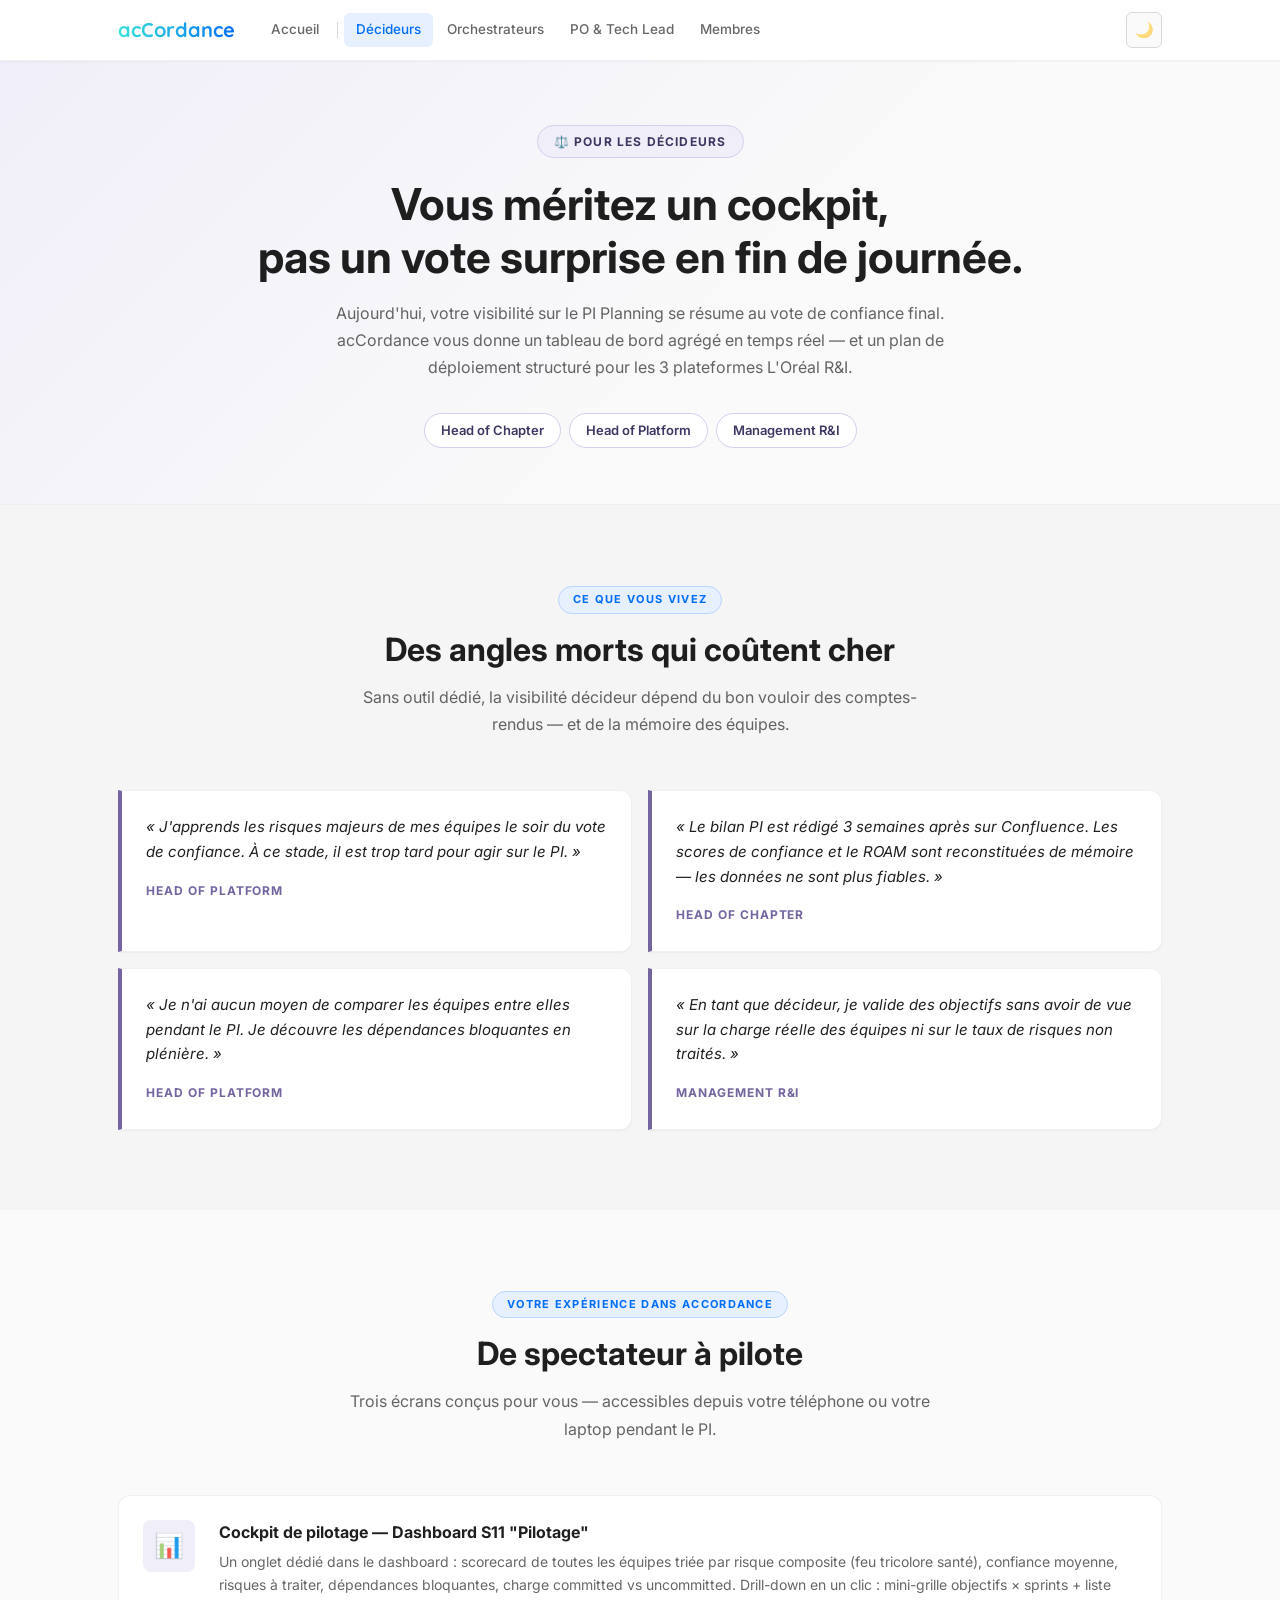
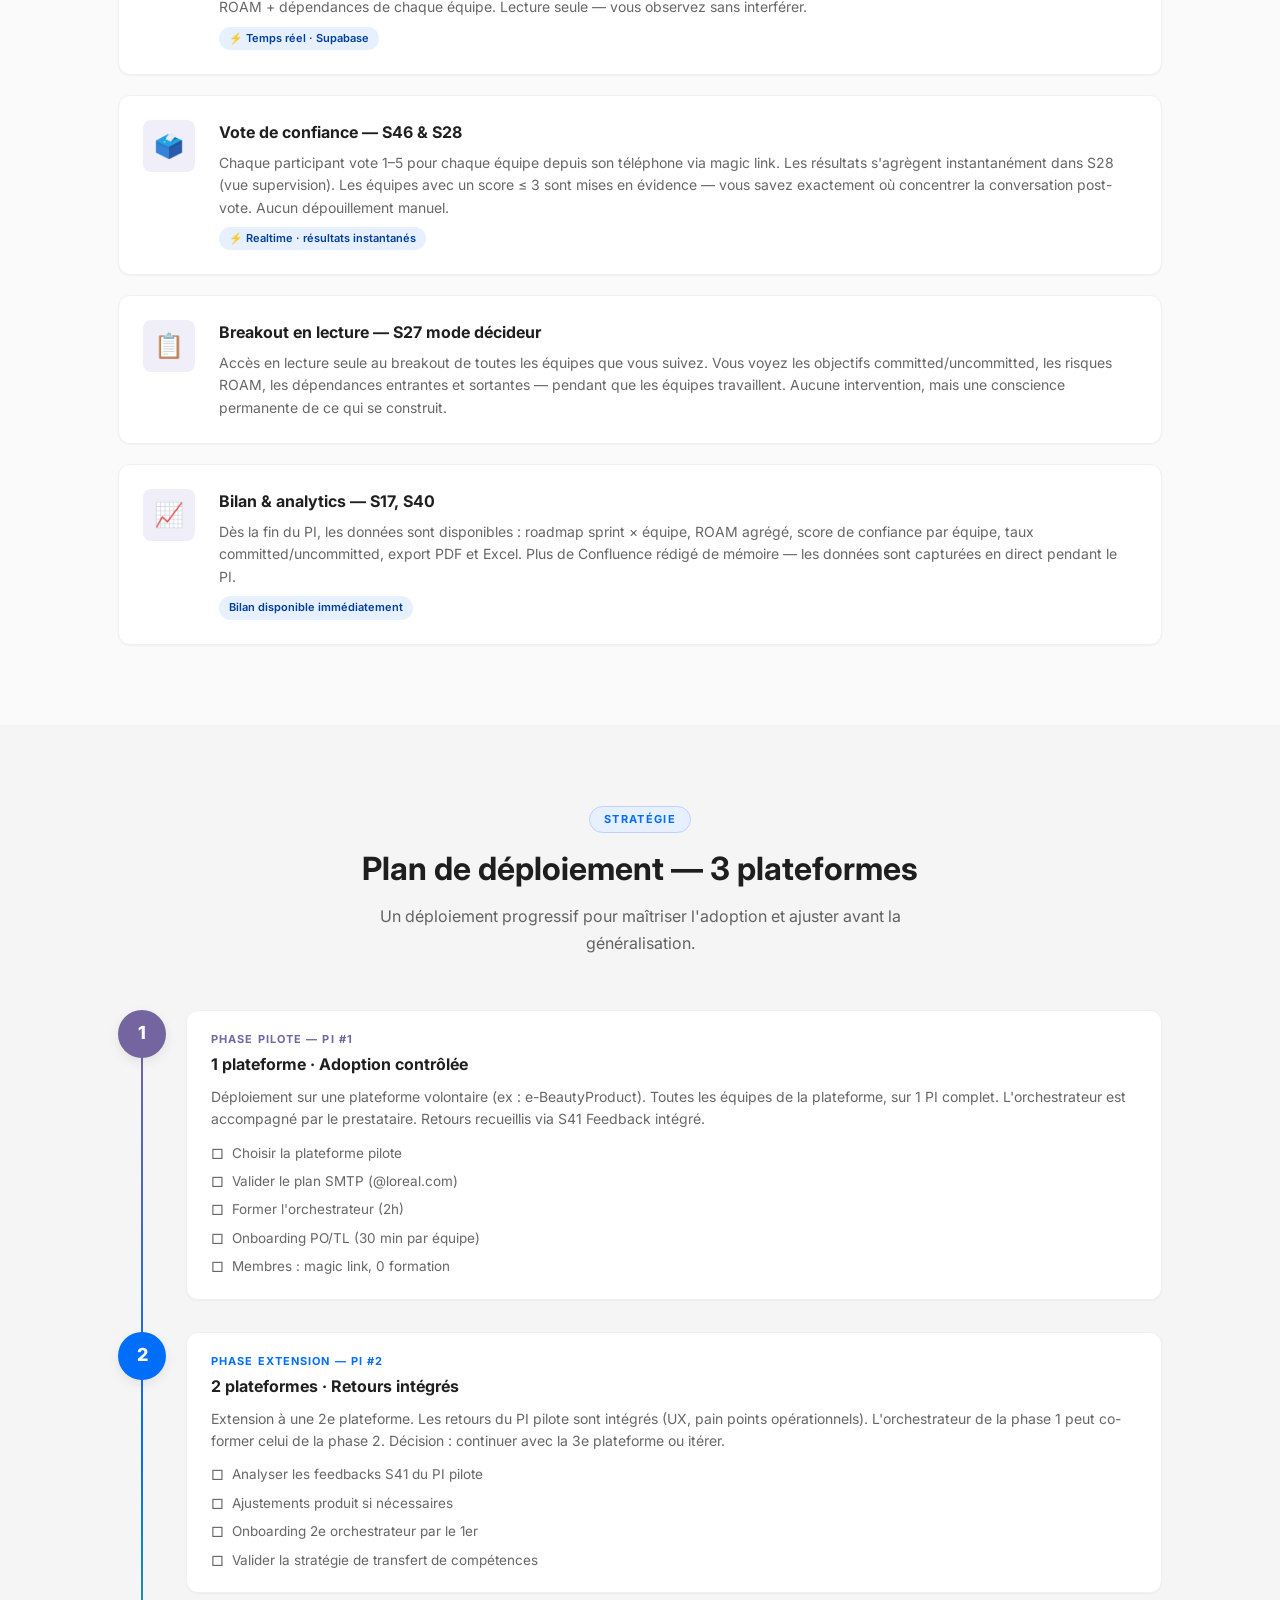
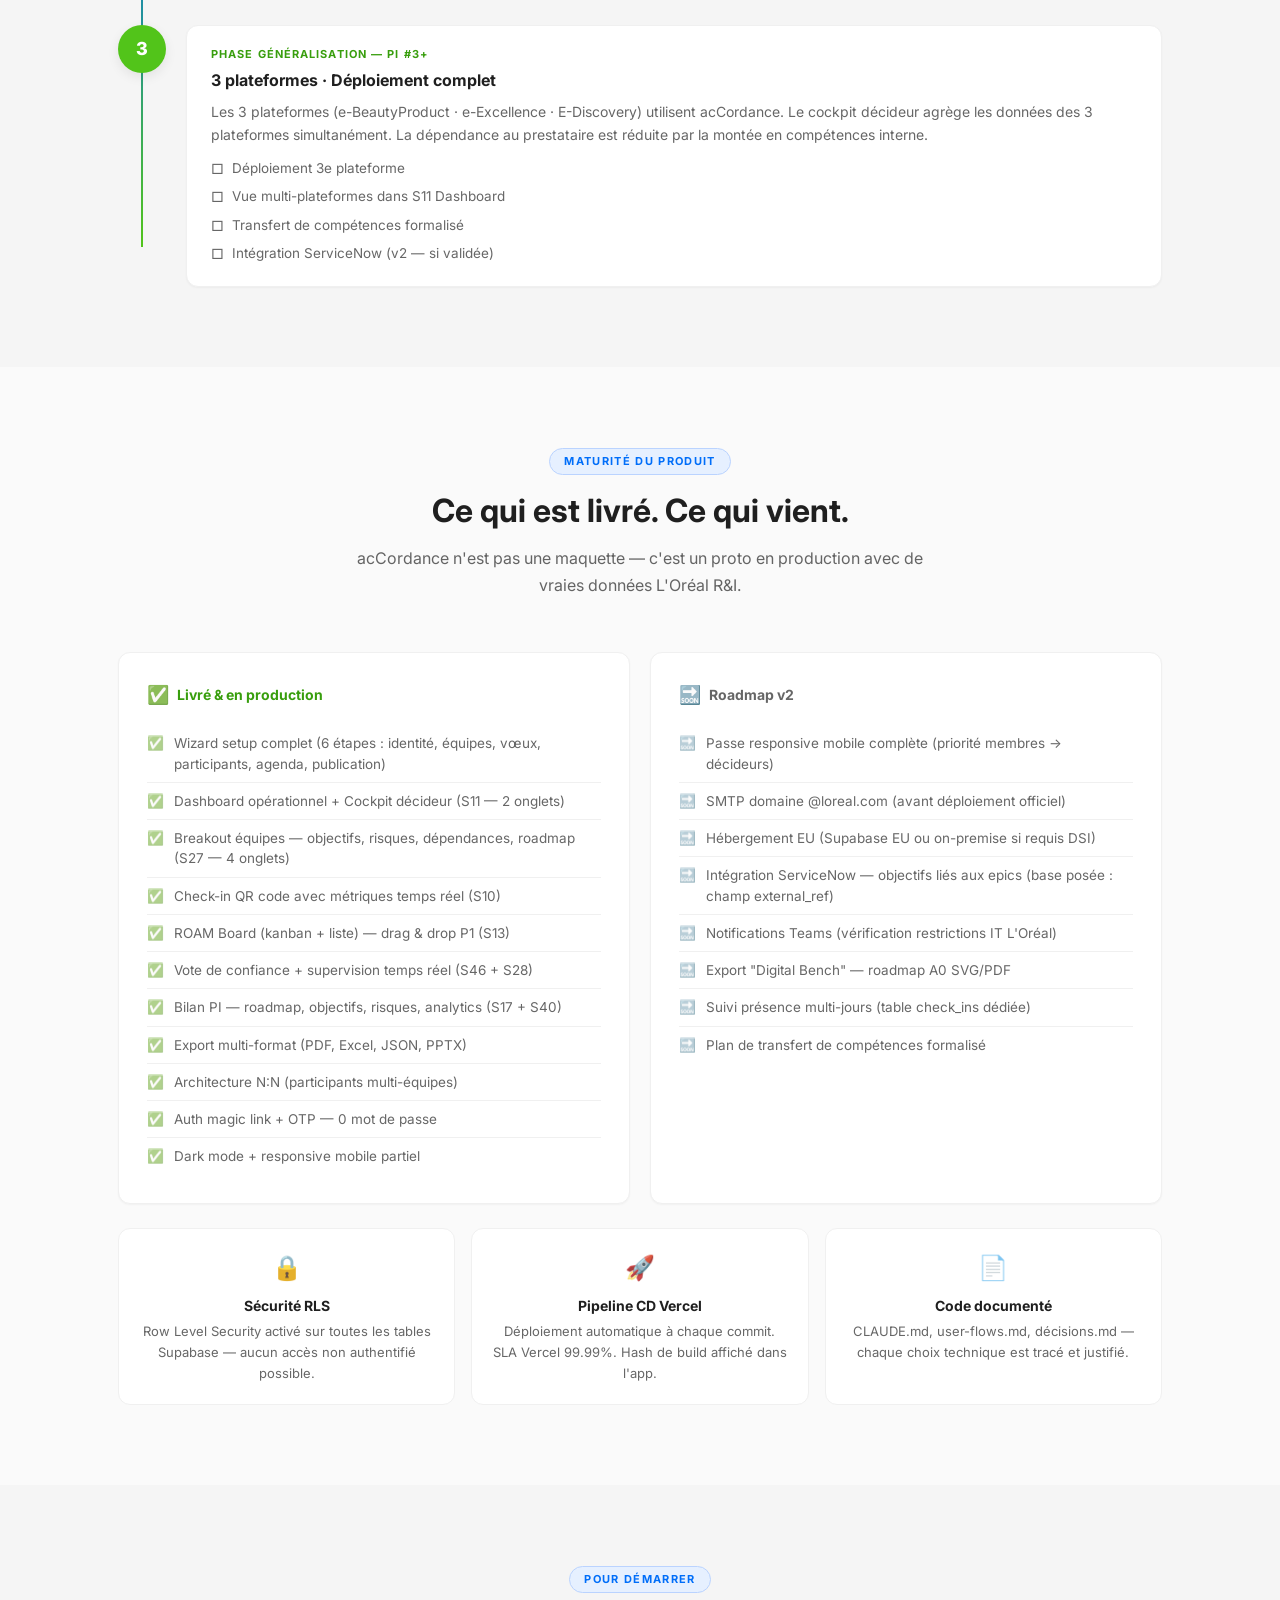
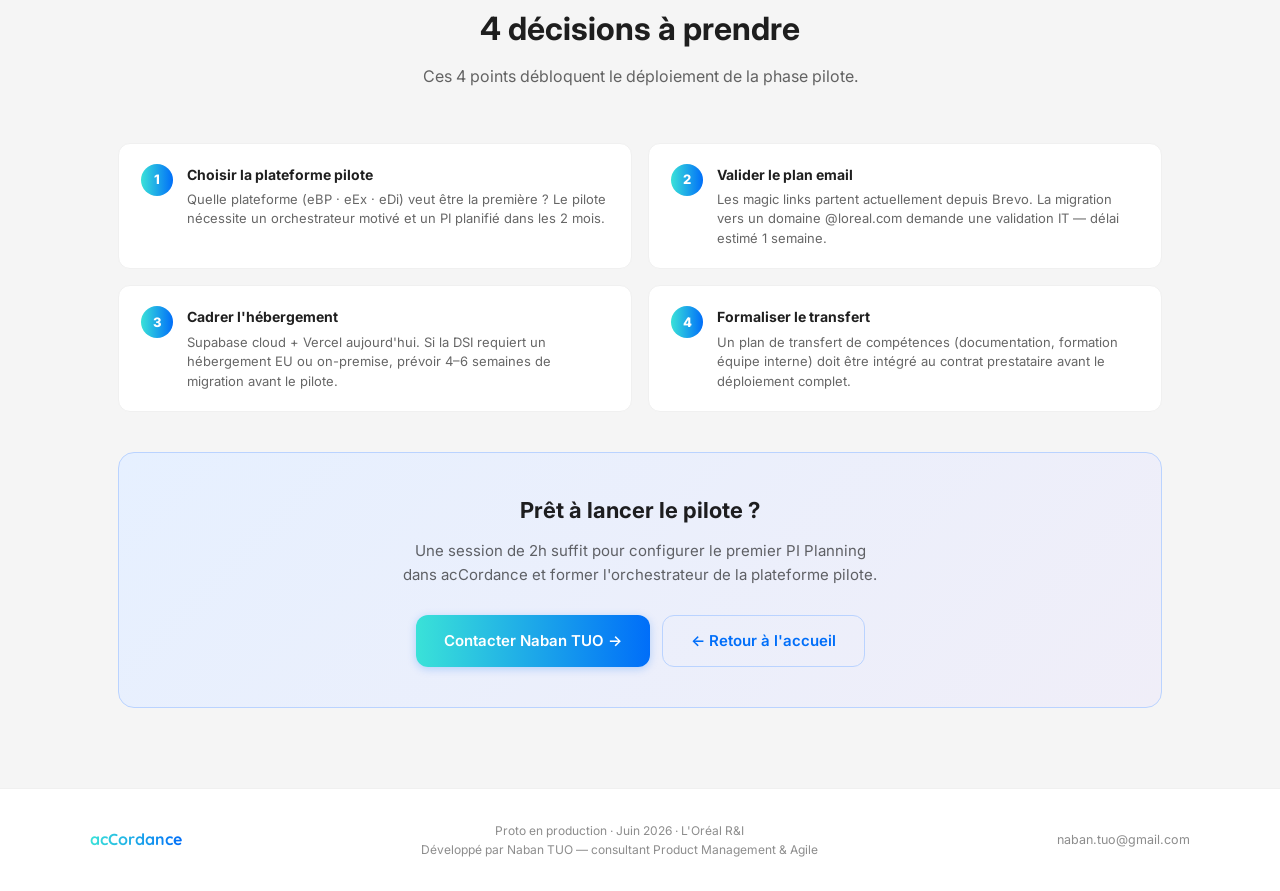
==== decideurs.html @ 64571c5e "feat(pitch) — page Décideurs Pain points décideurs, cockpit S11, plan déploiement 3 phases, roadmap " ====
<!DOCTYPE html>
<html lang="fr" data-theme="light">
<head>
  <meta charset="UTF-8" />
  <meta name="viewport" content="width=device-width, initial-scale=1.0" />
  <title>Décideurs — acCordance · PI Planning L'Oréal R&I</title>
  <link rel="stylesheet" href="tokens.css" />
  <link rel="stylesheet" href="style.css" />
  <style>
    /* ── Styles spécifiques Décideurs ────────────────────────── */

    /* Hero persona */
    .persona-hero {
      padding: 64px 28px 56px;
      background: linear-gradient(135deg, var(--purple-1) 0%, var(--bg-base) 60%);
      border-bottom: 1px solid var(--border-subtle);
    }
    .persona-hero-inner {
      max-width: 800px;
      margin: 0 auto;
      text-align: center;
    }
    .persona-hero-tag {
      display: inline-flex;
      align-items: center;
      gap: 8px;
      font-size: 12px;
      font-weight: 700;
      letter-spacing: 0.1em;
      text-transform: uppercase;
      color: var(--tertiary-text);
      background: var(--tertiary-bg);
      border: 1px solid var(--purple-2);
      border-radius: var(--radius-pill);
      padding: 6px 16px;
      margin-bottom: 20px;
    }
    .persona-hero-title {
      font-size: clamp(28px, 5vw, 44px);
      font-weight: 700;
      line-height: 1.2;
      margin-bottom: 16px;
      color: var(--text-primary);
    }
    .persona-hero-desc {
      font-size: 16px;
      color: var(--text-secondary);
      line-height: 1.7;
      max-width: 620px;
      margin: 0 auto 32px;
    }
    .persona-hero-roles {
      display: flex;
      gap: 8px;
      justify-content: center;
      flex-wrap: wrap;
    }
    .role-chip {
      font-size: 13px;
      font-weight: 600;
      padding: 6px 16px;
      border-radius: var(--radius-pill);
      background: var(--bg-elevated);
      border: 1.5px solid var(--purple-2);
      color: var(--tertiary-text);
    }

    /* Pain points — citation style fort */
    .pain-strong {
      display: grid;
      grid-template-columns: repeat(2, 1fr);
      gap: 16px;
    }
    .pain-strong-card {
      background: var(--bg-elevated);
      border: 1px solid var(--border-subtle);
      border-left: 4px solid var(--brand-purple);
      border-radius: 0 var(--radius-lg) var(--radius-lg) 0;
      padding: 24px;
      box-shadow: var(--shadow-sm);
    }
    .pain-strong-card q {
      display: block;
      font-size: 15px;
      font-style: italic;
      color: var(--text-primary);
      line-height: 1.65;
      margin-bottom: 12px;
      quotes: "«\00a0" "\00a0»";
    }
    .pain-strong-card cite {
      font-size: 12px;
      font-weight: 700;
      font-style: normal;
      color: var(--tertiary);
      text-transform: uppercase;
      letter-spacing: 0.08em;
    }

    /* Gains — feature cards avec accent */
    .feature-list {
      display: flex;
      flex-direction: column;
      gap: 20px;
    }
    .feature-card {
      display: grid;
      grid-template-columns: 56px 1fr;
      gap: 20px;
      align-items: start;
      background: var(--bg-elevated);
      border: 1px solid var(--border-subtle);
      border-radius: var(--radius-lg);
      padding: 24px;
      box-shadow: var(--shadow-sm);
      transition: box-shadow 0.2s;
    }
    .feature-card:hover { box-shadow: var(--shadow-md); }
    .feature-icon-wrap {
      width: 52px;
      height: 52px;
      border-radius: var(--radius-md);
      background: var(--tertiary-bg);
      display: flex;
      align-items: center;
      justify-content: center;
      font-size: 24px;
      flex-shrink: 0;
    }
    .feature-content h3 {
      font-size: 16px;
      font-weight: 700;
      margin-bottom: 6px;
      color: var(--text-primary);
    }
    .feature-content p {
      font-size: 14px;
      color: var(--text-secondary);
      line-height: 1.6;
    }
    .feature-tag {
      display: inline-block;
      font-size: 11px;
      font-weight: 600;
      padding: 3px 10px;
      border-radius: var(--radius-pill);
      background: var(--primary-bg);
      color: var(--primary-text);
      margin-top: 8px;
    }

    /* Déploiement — stepper */
    .deploy-steps {
      display: flex;
      flex-direction: column;
      gap: 0;
      position: relative;
    }
    .deploy-steps::before {
      content: '';
      position: absolute;
      left: 23px;
      top: 40px;
      bottom: 40px;
      width: 2px;
      background: linear-gradient(180deg, var(--brand-purple), var(--brand-blue), var(--success));
    }
    .deploy-step {
      display: grid;
      grid-template-columns: 48px 1fr;
      gap: 20px;
      align-items: start;
      padding: 0 0 32px 0;
      position: relative;
    }
    .deploy-step:last-child { padding-bottom: 0; }
    .step-num {
      width: 48px;
      height: 48px;
      border-radius: 50%;
      display: flex;
      align-items: center;
      justify-content: center;
      font-size: 18px;
      font-weight: 800;
      color: #fff;
      flex-shrink: 0;
      position: relative;
      z-index: 1;
      box-shadow: var(--shadow-md);
    }
    .step-1 .step-num { background: var(--brand-purple); }
    .step-2 .step-num { background: var(--brand-blue); }
    .step-3 .step-num { background: var(--success); }

    .step-body {
      background: var(--bg-elevated);
      border: 1px solid var(--border-subtle);
      border-radius: var(--radius-lg);
      padding: 20px 24px;
      box-shadow: var(--shadow-sm);
    }
    .step-label {
      font-size: 11px;
      font-weight: 700;
      letter-spacing: 0.1em;
      text-transform: uppercase;
      margin-bottom: 4px;
    }
    .step-1 .step-label { color: var(--tertiary); }
    .step-2 .step-label { color: var(--primary); }
    .step-3 .step-label { color: var(--success-text); }

    .step-body h3 {
      font-size: 16px;
      font-weight: 700;
      margin-bottom: 8px;
      color: var(--text-primary);
    }
    .step-body p {
      font-size: 14px;
      color: var(--text-secondary);
      line-height: 1.6;
      margin-bottom: 12px;
    }
    .step-checklist {
      display: flex;
      flex-direction: column;
      gap: 6px;
    }
    .step-check {
      display: flex;
      align-items: flex-start;
      gap: 8px;
      font-size: 13.5px;
      color: var(--text-secondary);
    }
    .step-check-icon { flex-shrink: 0; font-size: 14px; }

    /* Roadmap — 2 colonnes livré vs à venir */
    .roadmap-split {
      display: grid;
      grid-template-columns: 1fr 1fr;
      gap: 20px;
    }
    .roadmap-col {
      background: var(--bg-elevated);
      border: 1px solid var(--border-subtle);
      border-radius: var(--radius-lg);
      padding: 28px;
      box-shadow: var(--shadow-sm);
    }
    .roadmap-col-title {
      font-size: 14px;
      font-weight: 700;
      margin-bottom: 16px;
      display: flex;
      align-items: center;
      gap: 8px;
    }
    .roadmap-item {
      display: flex;
      align-items: flex-start;
      gap: 10px;
      font-size: 13.5px;
      color: var(--text-secondary);
      padding: 8px 0;
      border-bottom: 1px solid var(--border-subtle);
      line-height: 1.5;
    }
    .roadmap-item:last-child { border-bottom: none; }

    /* Prochaines étapes */
    .next-steps-grid {
      display: grid;
      grid-template-columns: repeat(2, 1fr);
      gap: 16px;
      margin-bottom: 40px;
    }
    .next-step-card {
      background: var(--bg-elevated);
      border: 1.5px solid var(--border-subtle);
      border-radius: var(--radius-lg);
      padding: 20px 22px;
      display: flex;
      align-items: flex-start;
      gap: 14px;
    }
    .next-step-num {
      width: 32px;
      height: 32px;
      border-radius: 50%;
      background: var(--grad-h);
      color: #fff;
      font-size: 13px;
      font-weight: 800;
      display: flex;
      align-items: center;
      justify-content: center;
      flex-shrink: 0;
    }
    .next-step-card h4 {
      font-size: 14px;
      font-weight: 700;
      margin-bottom: 4px;
      color: var(--text-primary);
    }
    .next-step-card p {
      font-size: 13px;
      color: var(--text-secondary);
      line-height: 1.5;
    }

    /* CTA bloc */
    .cta-block {
      background: linear-gradient(135deg, var(--primary-bg), var(--tertiary-bg));
      border: 1px solid var(--primary-border);
      border-radius: var(--radius-xl);
      padding: 40px;
      text-align: center;
    }
    .cta-block h3 {
      font-size: 22px;
      font-weight: 700;
      margin-bottom: 10px;
    }
    .cta-block p {
      font-size: 15px;
      color: var(--text-secondary);
      margin-bottom: 28px;
      max-width: 480px;
      margin-left: auto;
      margin-right: auto;
    }
    .cta-actions { display: flex; gap: 12px; justify-content: center; flex-wrap: wrap; }

    @media (max-width: 768px) {
      .pain-strong   { grid-template-columns: 1fr; }
      .roadmap-split { grid-template-columns: 1fr; }
      .next-steps-grid { grid-template-columns: 1fr; }
      .feature-card  { grid-template-columns: 1fr; }
      .deploy-steps::before { display: none; }
    }
  </style>
</head>
<body>

<!-- ══ NAV ══════════════════════════════════════════════════ -->
<nav class="site-nav">
  <div class="nav-inner">
    <a href="index.html" class="nav-brand">acCordance</a>
    <div class="nav-links">
      <a href="index.html">Accueil</a>
      <div class="nav-divider"></div>
      <a href="decideurs.html" class="active">Décideurs</a>
      <a href="orchestrateur.html">Orchestrateurs</a>
      <a href="po-tech-lead.html">PO &amp; Tech Lead</a>
      <a href="membre.html">Membres</a>
    </div>
    <div class="nav-actions">
      <button class="btn-theme" id="themeToggle" title="Basculer le thème" aria-label="Basculer thème clair/sombre">🌙</button>
    </div>
  </div>
</nav>

<!-- ══ HERO ══════════════════════════════════════════════════ -->
<section class="persona-hero">
  <div class="persona-hero-inner">
    <div class="persona-hero-tag">⚖️ Pour les décideurs</div>
    <h1 class="persona-hero-title">Vous méritez un cockpit,<br/>pas un vote surprise en fin de journée.</h1>
    <p class="persona-hero-desc">
      Aujourd'hui, votre visibilité sur le PI Planning se résume au vote de confiance final.
      acCordance vous donne un tableau de bord agrégé en temps réel — et un plan de déploiement
      structuré pour les 3 plateformes L'Oréal R&amp;I.
    </p>
    <div class="persona-hero-roles">
      <span class="role-chip">Head of Chapter</span>
      <span class="role-chip">Head of Platform</span>
      <span class="role-chip">Management R&amp;I</span>
    </div>
  </div>
</section>

<!-- ══ PAIN POINTS ════════════════════════════════════════════ -->
<section class="section section--alt">
  <div class="container">
    <div class="section-header">
      <span class="section-eyebrow">Ce que vous vivez</span>
      <h2 class="section-title">Des angles morts qui coûtent cher</h2>
      <p class="section-desc">Sans outil dédié, la visibilité décideur dépend du bon vouloir des comptes-rendus — et de la mémoire des équipes.</p>
    </div>

    <div class="pain-strong">
      <div class="pain-strong-card">
        <q>J'apprends les risques majeurs de mes équipes le soir du vote de confiance. À ce stade, il est trop tard pour agir sur le PI.</q>
        <cite>Head of Platform</cite>
      </div>
      <div class="pain-strong-card">
        <q>Le bilan PI est rédigé 3 semaines après sur Confluence. Les scores de confiance et le ROAM sont reconstituées de mémoire — les données ne sont plus fiables.</q>
        <cite>Head of Chapter</cite>
      </div>
      <div class="pain-strong-card">
        <q>Je n'ai aucun moyen de comparer les équipes entre elles pendant le PI. Je découvre les dépendances bloquantes en plénière.</q>
        <cite>Head of Platform</cite>
      </div>
      <div class="pain-strong-card">
        <q>En tant que décideur, je valide des objectifs sans avoir de vue sur la charge réelle des équipes ni sur le taux de risques non traités.</q>
        <cite>Management R&amp;I</cite>
      </div>
    </div>
  </div>
</section>

<!-- ══ CE QUE ÇA CHANGE ═══════════════════════════════════════ -->
<section class="section">
  <div class="container">
    <div class="section-header">
      <span class="section-eyebrow">Votre expérience dans acCordance</span>
      <h2 class="section-title">De spectateur à pilote</h2>
      <p class="section-desc">Trois écrans conçus pour vous — accessibles depuis votre téléphone ou votre laptop pendant le PI.</p>
    </div>

    <div class="feature-list">
      <div class="feature-card">
        <div class="feature-icon-wrap">📊</div>
        <div class="feature-content">
          <h3>Cockpit de pilotage — Dashboard S11 "Pilotage"</h3>
          <p>Un onglet dédié dans le dashboard : scorecard de toutes les équipes triée par risque composite (feu tricolore santé), confiance moyenne, risques à traiter, dépendances bloquantes, charge committed vs uncommitted. Drill-down en un clic : mini-grille objectifs × sprints + liste ROAM + dépendances de chaque équipe. Lecture seule — vous observez sans interférer.</p>
          <span class="feature-tag">⚡ Temps réel · Supabase</span>
        </div>
      </div>

      <div class="feature-card">
        <div class="feature-icon-wrap">🗳️</div>
        <div class="feature-content">
          <h3>Vote de confiance — S46 &amp; S28</h3>
          <p>Chaque participant vote 1–5 pour chaque équipe depuis son téléphone via magic link. Les résultats s'agrègent instantanément dans S28 (vue supervision). Les équipes avec un score ≤ 3 sont mises en évidence — vous savez exactement où concentrer la conversation post-vote. Aucun dépouillement manuel.</p>
          <span class="feature-tag">⚡ Realtime · résultats instantanés</span>
        </div>
      </div>

      <div class="feature-card">
        <div class="feature-icon-wrap">📋</div>
        <div class="feature-content">
          <h3>Breakout en lecture — S27 mode décideur</h3>
          <p>Accès en lecture seule au breakout de toutes les équipes que vous suivez. Vous voyez les objectifs committed/uncommitted, les risques ROAM, les dépendances entrantes et sortantes — pendant que les équipes travaillent. Aucune intervention, mais une conscience permanente de ce qui se construit.</p>
        </div>
      </div>

      <div class="feature-card">
        <div class="feature-icon-wrap">📈</div>
        <div class="feature-content">
          <h3>Bilan &amp; analytics — S17, S40</h3>
          <p>Dès la fin du PI, les données sont disponibles : roadmap sprint × équipe, ROAM agrégé, score de confiance par équipe, taux committed/uncommitted, export PDF et Excel. Plus de Confluence rédigé de mémoire — les données sont capturées en direct pendant le PI.</p>
          <span class="feature-tag">Bilan disponible immédiatement</span>
        </div>
      </div>
    </div>
  </div>
</section>

<!-- ══ PLAN DE DÉPLOIEMENT ════════════════════════════════════ -->
<section class="section section--alt">
  <div class="container">
    <div class="section-header">
      <span class="section-eyebrow">Stratégie</span>
      <h2 class="section-title">Plan de déploiement — 3 plateformes</h2>
      <p class="section-desc">Un déploiement progressif pour maîtriser l'adoption et ajuster avant la généralisation.</p>
    </div>

    <div class="deploy-steps">
      <!-- Phase 1 -->
      <div class="deploy-step step-1">
        <div class="step-num">1</div>
        <div class="step-body">
          <div class="step-label">Phase Pilote — PI #1</div>
          <h3>1 plateforme · Adoption contrôlée</h3>
          <p>Déploiement sur une plateforme volontaire (ex : e-BeautyProduct). Toutes les équipes de la plateforme, sur 1 PI complet. L'orchestrateur est accompagné par le prestataire. Retours recueillis via S41 Feedback intégré.</p>
          <div class="step-checklist">
            <div class="step-check"><span class="step-check-icon">□</span><span>Choisir la plateforme pilote</span></div>
            <div class="step-check"><span class="step-check-icon">□</span><span>Valider le plan SMTP (@loreal.com)</span></div>
            <div class="step-check"><span class="step-check-icon">□</span><span>Former l'orchestrateur (2h)</span></div>
            <div class="step-check"><span class="step-check-icon">□</span><span>Onboarding PO/TL (30 min par équipe)</span></div>
            <div class="step-check"><span class="step-check-icon">□</span><span>Membres : magic link, 0 formation</span></div>
          </div>
        </div>
      </div>

      <!-- Phase 2 -->
      <div class="deploy-step step-2">
        <div class="step-num">2</div>
        <div class="step-body">
          <div class="step-label">Phase Extension — PI #2</div>
          <h3>2 plateformes · Retours intégrés</h3>
          <p>Extension à une 2e plateforme. Les retours du PI pilote sont intégrés (UX, pain points opérationnels). L'orchestrateur de la phase 1 peut co-former celui de la phase 2. Décision : continuer avec la 3e plateforme ou itérer.</p>
          <div class="step-checklist">
            <div class="step-check"><span class="step-check-icon">□</span><span>Analyser les feedbacks S41 du PI pilote</span></div>
            <div class="step-check"><span class="step-check-icon">□</span><span>Ajustements produit si nécessaires</span></div>
            <div class="step-check"><span class="step-check-icon">□</span><span>Onboarding 2e orchestrateur par le 1er</span></div>
            <div class="step-check"><span class="step-check-icon">□</span><span>Valider la stratégie de transfert de compétences</span></div>
          </div>
        </div>
      </div>

      <!-- Phase 3 -->
      <div class="deploy-step step-3">
        <div class="step-num">3</div>
        <div class="step-body">
          <div class="step-label">Phase Généralisation — PI #3+</div>
          <h3>3 plateformes · Déploiement complet</h3>
          <p>Les 3 plateformes (e-BeautyProduct · e-Excellence · E-Discovery) utilisent acCordance. Le cockpit décideur agrège les données des 3 plateformes simultanément. La dépendance au prestataire est réduite par la montée en compétences interne.</p>
          <div class="step-checklist">
            <div class="step-check"><span class="step-check-icon">□</span><span>Déploiement 3e plateforme</span></div>
            <div class="step-check"><span class="step-check-icon">□</span><span>Vue multi-plateformes dans S11 Dashboard</span></div>
            <div class="step-check"><span class="step-check-icon">□</span><span>Transfert de compétences formalisé</span></div>
            <div class="step-check"><span class="step-check-icon">□</span><span>Intégration ServiceNow (v2 — si validée)</span></div>
          </div>
        </div>
      </div>
    </div>
  </div>
</section>

<!-- ══ ROADMAP & CONFIANCE ════════════════════════════════════ -->
<section class="section">
  <div class="container">
    <div class="section-header">
      <span class="section-eyebrow">Maturité du produit</span>
      <h2 class="section-title">Ce qui est livré. Ce qui vient.</h2>
      <p class="section-desc">acCordance n'est pas une maquette — c'est un proto en production avec de vraies données L'Oréal R&amp;I.</p>
    </div>

    <div class="roadmap-split">
      <div class="roadmap-col">
        <div class="roadmap-col-title">
          <span style="font-size:18px">✅</span>
          <span style="color: var(--success-text)">Livré &amp; en production</span>
        </div>
        <div class="roadmap-item"><span>✅</span><span>Wizard setup complet (6 étapes : identité, équipes, vœux, participants, agenda, publication)</span></div>
        <div class="roadmap-item"><span>✅</span><span>Dashboard opérationnel + Cockpit décideur (S11 — 2 onglets)</span></div>
        <div class="roadmap-item"><span>✅</span><span>Breakout équipes — objectifs, risques, dépendances, roadmap (S27 — 4 onglets)</span></div>
        <div class="roadmap-item"><span>✅</span><span>Check-in QR code avec métriques temps réel (S10)</span></div>
        <div class="roadmap-item"><span>✅</span><span>ROAM Board (kanban + liste) — drag &amp; drop P1 (S13)</span></div>
        <div class="roadmap-item"><span>✅</span><span>Vote de confiance + supervision temps réel (S46 + S28)</span></div>
        <div class="roadmap-item"><span>✅</span><span>Bilan PI — roadmap, objectifs, risques, analytics (S17 + S40)</span></div>
        <div class="roadmap-item"><span>✅</span><span>Export multi-format (PDF, Excel, JSON, PPTX)</span></div>
        <div class="roadmap-item"><span>✅</span><span>Architecture N:N (participants multi-équipes)</span></div>
        <div class="roadmap-item"><span>✅</span><span>Auth magic link + OTP — 0 mot de passe</span></div>
        <div class="roadmap-item"><span>✅</span><span>Dark mode + responsive mobile partiel</span></div>
      </div>

      <div class="roadmap-col">
        <div class="roadmap-col-title">
          <span style="font-size:18px">🔜</span>
          <span style="color: var(--text-secondary)">Roadmap v2</span>
        </div>
        <div class="roadmap-item"><span>🔜</span><span>Passe responsive mobile complète (priorité membres → décideurs)</span></div>
        <div class="roadmap-item"><span>🔜</span><span>SMTP domaine @loreal.com (avant déploiement officiel)</span></div>
        <div class="roadmap-item"><span>🔜</span><span>Hébergement EU (Supabase EU ou on-premise si requis DSI)</span></div>
        <div class="roadmap-item"><span>🔜</span><span>Intégration ServiceNow — objectifs liés aux epics (base posée : champ external_ref)</span></div>
        <div class="roadmap-item"><span>🔜</span><span>Notifications Teams (vérification restrictions IT L'Oréal)</span></div>
        <div class="roadmap-item"><span>🔜</span><span>Export "Digital Bench" — roadmap A0 SVG/PDF</span></div>
        <div class="roadmap-item"><span>🔜</span><span>Suivi présence multi-jours (table check_ins dédiée)</span></div>
        <div class="roadmap-item"><span>🔜</span><span>Plan de transfert de compétences formalisé</span></div>
      </div>
    </div>

    <!-- Garanties techniques -->
    <div style="margin-top: 24px; display: grid; grid-template-columns: repeat(3, 1fr); gap: 16px;">
      <div style="background: var(--bg-elevated); border: 1px solid var(--border-subtle); border-radius: var(--radius-lg); padding: 20px; text-align: center;">
        <div style="font-size: 24px; margin-bottom: 8px;">🔒</div>
        <div style="font-size: 14px; font-weight: 700; margin-bottom: 4px;">Sécurité RLS</div>
        <div style="font-size: 13px; color: var(--text-secondary);">Row Level Security activé sur toutes les tables Supabase — aucun accès non authentifié possible.</div>
      </div>
      <div style="background: var(--bg-elevated); border: 1px solid var(--border-subtle); border-radius: var(--radius-lg); padding: 20px; text-align: center;">
        <div style="font-size: 24px; margin-bottom: 8px;">🚀</div>
        <div style="font-size: 14px; font-weight: 700; margin-bottom: 4px;">Pipeline CD Vercel</div>
        <div style="font-size: 13px; color: var(--text-secondary);">Déploiement automatique à chaque commit. SLA Vercel 99.99%. Hash de build affiché dans l'app.</div>
      </div>
      <div style="background: var(--bg-elevated); border: 1px solid var(--border-subtle); border-radius: var(--radius-lg); padding: 20px; text-align: center;">
        <div style="font-size: 24px; margin-bottom: 8px;">📄</div>
        <div style="font-size: 14px; font-weight: 700; margin-bottom: 4px;">Code documenté</div>
        <div style="font-size: 13px; color: var(--text-secondary);">CLAUDE.md, user-flows.md, décisions.md — chaque choix technique est tracé et justifié.</div>
      </div>
    </div>
  </div>
</section>

<!-- ══ PROCHAINES ÉTAPES ══════════════════════════════════════ -->
<section class="section section--alt">
  <div class="container">
    <div class="section-header">
      <span class="section-eyebrow">Pour démarrer</span>
      <h2 class="section-title">4 décisions à prendre</h2>
      <p class="section-desc">Ces 4 points débloquent le déploiement de la phase pilote.</p>
    </div>

    <div class="next-steps-grid">
      <div class="next-step-card">
        <div class="next-step-num">1</div>
        <div>
          <h4>Choisir la plateforme pilote</h4>
          <p>Quelle plateforme (eBP · eEx · eDi) veut être la première ? Le pilote nécessite un orchestrateur motivé et un PI planifié dans les 2 mois.</p>
        </div>
      </div>
      <div class="next-step-card">
        <div class="next-step-num">2</div>
        <div>
          <h4>Valider le plan email</h4>
          <p>Les magic links partent actuellement depuis Brevo. La migration vers un domaine @loreal.com demande une validation IT — délai estimé 1 semaine.</p>
        </div>
      </div>
      <div class="next-step-card">
        <div class="next-step-num">3</div>
        <div>
          <h4>Cadrer l'hébergement</h4>
          <p>Supabase cloud + Vercel aujourd'hui. Si la DSI requiert un hébergement EU ou on-premise, prévoir 4–6 semaines de migration avant le pilote.</p>
        </div>
      </div>
      <div class="next-step-card">
        <div class="next-step-num">4</div>
        <div>
          <h4>Formaliser le transfert</h4>
          <p>Un plan de transfert de compétences (documentation, formation équipe interne) doit être intégré au contrat prestataire avant le déploiement complet.</p>
        </div>
      </div>
    </div>

    <div class="cta-block">
      <h3>Prêt à lancer le pilote ?</h3>
      <p>Une session de 2h suffit pour configurer le premier PI Planning dans acCordance et former l'orchestrateur de la plateforme pilote.</p>
      <div class="cta-actions">
        <a href="mailto:naban.tuo@gmail.com?subject=acCordance — Déploiement pilote" class="btn btn-primary btn-lg">Contacter Naban TUO →</a>
        <a href="index.html" class="btn btn-outline btn-lg">← Retour à l'accueil</a>
      </div>
    </div>
  </div>
</section>

<!-- ══ FOOTER ═════════════════════════════════════════════════ -->
<footer class="site-footer">
  <div class="footer-inner">
    <div class="footer-brand">acCordance</div>
    <div class="footer-meta">
      Proto en production · Juin 2026 · L'Oréal R&amp;I<br/>
      Développé par Naban TUO — consultant Product Management &amp; Agile
    </div>
    <div class="footer-contact">naban.tuo@gmail.com</div>
  </div>
</footer>

<script>
  const toggle = document.getElementById('themeToggle');
  const html   = document.documentElement;
  const saved  = localStorage.getItem('accordance-theme');
  if (saved) { html.setAttribute('data-theme', saved); toggle.textContent = saved === 'dark' ? '☀️' : '🌙'; }
  toggle.addEventListener('click', () => {
    const next = html.getAttribute('data-theme') === 'dark' ? 'light' : 'dark';
    html.setAttribute('data-theme', next);
    toggle.textContent = next === 'dark' ? '☀️' : '🌙';
    localStorage.setItem('accordance-theme', next);
  });
</script>

</body>
</html>
---- tokens.css ----
/* ============================================================
   PI Planning — L'Oréal R&I · Design Tokens
   Source unique de vérité — référencée par tous les écrans.
   ============================================================ */

:root {
  /* ── BRAND L'ORÉAL R&I ───────────────────────────────────── */
  --brand-cyan:    #3AE2D8;
  --brand-blue:    #006EF9;
  --brand-purple:  #7465A0;

  /* Cyan scale */
  --cyan-1:#E6FFFE; --cyan-2:#B5F7F4; --cyan-3:#7EEEE9;
  --cyan-5:#3AE2D8; --cyan-6:#1BC4BA; --cyan-7:#0FA69D; --cyan-9:#097A73;

  /* Blue scale */
  --blue-1:#E6F0FF; --blue-2:#BAD3FF; --blue-4:#6AAAFF;
  --blue-6:#006EF9; --blue-7:#0055CC; --blue-8:#003F99; --blue-9:#002366;

  /* Purple scale */
  --purple-1:#F0EEF8; --purple-2:#D5CFEC; --purple-4:#A99DC8;
  --purple-6:#7465A0; --purple-7:#5A4E82; --purple-8:#3F3763; --purple-9:#252040;

  /* ── DEGRADÉS OFFICIELS ──────────────────────────────────── */
  --grad-d:  linear-gradient(135deg, #3AE2D8, #006EF9);
  --grad-h:  linear-gradient(90deg,  #3AE2D8, #006EF9);
  --grad-v:  linear-gradient(180deg, #3AE2D8, #006EF9);

  /* ── SEMANTIQUES ─────────────────────────────────────────── */
  --success:#52C41A; --success-bg:#F6FFED; --success-border:#b7eb8f; --success-text:#389E0D;
  --warning:#FAAD14; --warning-bg:#FFFBE6; --warning-border:#ffe58f; --warning-text:#D48806;
  --error:#FF4D4F;   --error-bg:#FFF2F0;   --error-border:#ffccc7;   --error-text:#CF1322;
  --info:#006EF9;    --info-bg:#E6F0FF;    --info-border:#BAD3FF;    --info-text:#003F99;

  /* ── NEUTRES & SURFACES — LIGHT (défaut) ─────────────────── */
  --bg-base:        #FAFAFA;
  --bg-elevated:    #FFFFFF;
  --bg-subtle:      #F5F5F5;
  --bg-muted:       #FAFAFA;
  --border:         #D9D9D9;
  --border-subtle:  #F0F0F0;
  --border-muted:   #ECECEC;
  --text-primary:   rgba(0,0,0,0.88);
  --text-secondary: rgba(0,0,0,0.60);
  --text-tertiary:  rgba(0,0,0,0.45);
  --text-disabled:  rgba(0,0,0,0.25);
  --text-on-accent: #FFFFFF;

  --primary:        var(--brand-blue);
  --primary-hover:  var(--blue-7);
  --primary-bg:     var(--blue-1);
  --primary-border: var(--blue-2);
  --primary-text:   var(--blue-8);

  --accent:         var(--brand-cyan);
  --accent-bg:      var(--cyan-1);
  --accent-text:    var(--cyan-9);

  --tertiary:       var(--brand-purple);
  --tertiary-bg:    var(--purple-1);
  --tertiary-text:  var(--purple-8);

  /* PI theme (cinéma — ambré) */
  --pi-theme-color:  #B8860B;
  --pi-theme-bg:     #FFFBEB;
  --pi-theme-border: #F5D07A;
  --pi-theme-accent: #F5C842;

  /* Shadows */
  --shadow-sm: 0 1px 2px rgba(0,0,0,0.04);
  --shadow-md: 0 4px 12px rgba(0,0,0,0.08);
  --shadow-lg: 0 12px 32px rgba(0,0,0,0.12);

  /* Type stacks */
  --ff-sans: -apple-system, BlinkMacSystemFont, 'Segoe UI', Roboto, 'Helvetica Neue', Arial, sans-serif;
  --ff-mono: 'SF Mono', SFMono-Regular, Consolas, 'Liberation Mono', monospace;

  --radius-sm: 4px;
  --radius:    6px;
  --radius-md: 8px;
  --radius-lg: 12px;
  --radius-xl: 16px;
  --radius-pill: 999px;
}

/* ── DARK MODE — scope via [data-theme="dark"] ─────────────── */
[data-theme="dark"] {
  --bg-base:        #141414;
  --bg-elevated:    #1F1F1F;
  --bg-subtle:      #2A2A2A;
  --bg-muted:       #1A1A1A;
  --border:         #3A3A3A;
  --border-subtle:  #2A2A2A;
  --border-muted:   #242424;

  --text-primary:   rgba(255,255,255,0.88);
  --text-secondary: rgba(255,255,255,0.65);
  --text-tertiary:  rgba(255,255,255,0.45);
  --text-disabled:  rgba(255,255,255,0.25);

  /* En dark, le cyan devient primaire (cf. brief) */
  --primary:        var(--brand-cyan);
  --primary-hover:  var(--cyan-3);
  --primary-bg:     rgba(58,226,216,0.12);
  --primary-border: rgba(58,226,216,0.25);
  --primary-text:   var(--brand-cyan);
  --text-on-accent: #0A0A0A;

  --accent:         #6AAAFF;
  --accent-bg:      rgba(0,110,249,0.12);
  --accent-text:    #6AAAFF;

  --tertiary:       var(--purple-4);
  --tertiary-bg:    rgba(116,101,160,0.12);
  --tertiary-text:  var(--purple-4);

  /* Semantic — dark tweaks */
  --success-bg:     rgba(82,196,26,0.12);
  --success-border: rgba(82,196,26,0.28);
  --success-text:   #95DE64;

  --warning-bg:     rgba(250,173,20,0.12);
  --warning-border: rgba(250,173,20,0.28);
  --warning-text:   #FFC53D;

  --error-bg:       rgba(255,77,79,0.12);
  --error-border:   rgba(255,77,79,0.28);
  --error-text:     #FF7875;

  --info-bg:        rgba(0,110,249,0.12);
  --info-border:    rgba(0,110,249,0.28);
  --info-text:      #6AAAFF;

  --pi-theme-color:  #F5C842;
  --pi-theme-bg:     rgba(184,134,11,0.10);
  --pi-theme-border: rgba(245,200,66,0.22);

  --shadow-sm: 0 1px 2px rgba(0,0,0,0.4);
  --shadow-md: 0 4px 12px rgba(0,0,0,0.5);
  --shadow-lg: 0 12px 32px rgba(0,0,0,0.65);
}

/* ── Cinéma theme — dark only ──────────────────────────────── */
[data-theme="dark"][data-pi-theme="cinema"] {
  --pi-theme-color:  #F5C842;
  --pi-theme-bg:     rgba(184,134,11,0.10);
  --pi-theme-border: rgba(245,200,66,0.22);
}

/* ── Resets locaux pour le canvas ──────────────────────────── */
.pip-scope, .pip-scope *,
.pip-scope *::before, .pip-scope *::after {
  box-sizing: border-box;
}
.pip-scope {
  font-family: var(--ff-sans);
  color: var(--text-primary);
  -webkit-font-smoothing: antialiased;
  -moz-osx-font-smoothing: grayscale;
}
.pip-scope button { font-family: inherit; }

/* Screen-reader only */
.sr-only {
  position: absolute; width: 1px; height: 1px; padding: 0; margin: -1px;
  overflow: hidden; clip: rect(0,0,0,0); white-space: nowrap; border: 0;
}
---- style.css ----
/* ============================================================
   acCordance — Pitch Site · style.css
   Basé sur tokens.css (design tokens L'Oréal R&I)
   ============================================================ */

@import url('https://fonts.googleapis.com/css2?family=Quicksand:wght@600;700&family=Inter:wght@400;500;600;700&display=swap');

/* ── Reset & base ─────────────────────────────────────────── */
*, *::before, *::after { box-sizing: border-box; margin: 0; padding: 0; }

html { scroll-behavior: smooth; }

body {
  font-family: 'Inter', var(--ff-sans);
  background: var(--bg-base);
  color: var(--text-primary);
  line-height: 1.6;
  -webkit-font-smoothing: antialiased;
  transition: background 0.2s, color 0.2s;
}

a { color: inherit; text-decoration: none; }
ul { list-style: none; }
img { max-width: 100%; display: block; }

/* ── Layout ───────────────────────────────────────────────── */
.container {
  max-width: 1100px;
  margin: 0 auto;
  padding: 0 28px;
}

.section { padding: 80px 0; }
.section--alt { background: var(--bg-subtle); }

/* ── Navigation ───────────────────────────────────────────── */
.site-nav {
  position: sticky;
  top: 0;
  z-index: 200;
  background: var(--bg-elevated);
  border-bottom: 1px solid var(--border-subtle);
  box-shadow: var(--shadow-sm);
}

.nav-inner {
  display: flex;
  align-items: center;
  gap: 8px;
  height: 60px;
  max-width: 1100px;
  margin: 0 auto;
  padding: 0 28px;
}

.nav-brand {
  font-family: 'Quicksand', sans-serif;
  font-size: 20px;
  font-weight: 700;
  background: var(--grad-h);
  -webkit-background-clip: text;
  -webkit-text-fill-color: transparent;
  background-clip: text;
  white-space: nowrap;
  margin-right: 16px;
  flex-shrink: 0;
}

.nav-links {
  display: flex;
  align-items: center;
  gap: 2px;
  flex: 1;
}

.nav-links a {
  padding: 6px 12px;
  border-radius: var(--radius);
  font-size: 13.5px;
  font-weight: 500;
  color: var(--text-secondary);
  transition: background 0.15s, color 0.15s;
  white-space: nowrap;
}

.nav-links a:hover { background: var(--bg-subtle); color: var(--text-primary); }
.nav-links a.active { color: var(--primary); background: var(--primary-bg); }

.nav-links .nav-divider {
  width: 1px;
  height: 16px;
  background: var(--border);
  margin: 0 4px;
  flex-shrink: 0;
}

.nav-actions { display: flex; align-items: center; gap: 8px; margin-left: auto; }

.btn-theme {
  width: 36px;
  height: 36px;
  border-radius: var(--radius);
  border: 1px solid var(--border);
  background: var(--bg-base);
  color: var(--text-secondary);
  cursor: pointer;
  font-size: 15px;
  display: flex;
  align-items: center;
  justify-content: center;
  transition: background 0.15s, border-color 0.15s;
  flex-shrink: 0;
}
.btn-theme:hover { background: var(--bg-subtle); border-color: var(--border); }

/* ── Buttons ──────────────────────────────────────────────── */
.btn {
  display: inline-flex;
  align-items: center;
  gap: 6px;
  padding: 10px 20px;
  border-radius: var(--radius-md);
  font-size: 14px;
  font-weight: 600;
  cursor: pointer;
  transition: all 0.15s;
  border: none;
  text-decoration: none;
  white-space: nowrap;
}

.btn-primary {
  background: var(--grad-h);
  color: #fff;
  box-shadow: 0 2px 8px rgba(0,110,249,0.25);
}
.btn-primary:hover { opacity: 0.9; box-shadow: 0 4px 16px rgba(0,110,249,0.35); transform: translateY(-1px); }

.btn-outline {
  background: transparent;
  color: var(--primary);
  border: 1.5px solid var(--primary-border);
}
.btn-outline:hover { background: var(--primary-bg); }

.btn-ghost {
  background: rgba(255,255,255,0.15);
  color: #fff;
  border: 1.5px solid rgba(255,255,255,0.3);
}
.btn-ghost:hover { background: rgba(255,255,255,0.25); }

.btn-lg { padding: 13px 28px; font-size: 15px; border-radius: var(--radius-lg); }

/* ── Section header ───────────────────────────────────────── */
.section-header { text-align: center; margin-bottom: 52px; }

.section-eyebrow {
  display: inline-block;
  font-size: 11px;
  font-weight: 700;
  letter-spacing: 0.12em;
  text-transform: uppercase;
  color: var(--primary);
  background: var(--primary-bg);
  border: 1px solid var(--primary-border);
  border-radius: var(--radius-pill);
  padding: 4px 14px;
  margin-bottom: 16px;
}

.section-title {
  font-size: 32px;
  font-weight: 700;
  color: var(--text-primary);
  line-height: 1.25;
  margin-bottom: 14px;
}

.section-desc {
  font-size: 16px;
  color: var(--text-secondary);
  max-width: 580px;
  margin: 0 auto;
  line-height: 1.7;
}

/* ── Hero ─────────────────────────────────────────────────── */
.hero {
  padding: 96px 28px 80px;
  text-align: center;
  background: linear-gradient(180deg, var(--primary-bg) 0%, var(--bg-base) 60%);
  position: relative;
  overflow: hidden;
}

.hero::before {
  content: '';
  position: absolute;
  top: -80px; left: 50%;
  transform: translateX(-50%);
  width: 600px; height: 600px;
  background: radial-gradient(ellipse, rgba(58,226,216,0.12) 0%, transparent 70%);
  pointer-events: none;
}

.hero-brand {
  font-family: 'Quicksand', sans-serif;
  font-size: clamp(48px, 8vw, 80px);
  font-weight: 700;
  background: var(--grad-h);
  -webkit-background-clip: text;
  -webkit-text-fill-color: transparent;
  background-clip: text;
  line-height: 1.1;
  margin-bottom: 16px;
}

.hero-tagline {
  font-size: clamp(16px, 2.5vw, 20px);
  color: var(--text-secondary);
  font-style: italic;
  margin-bottom: 20px;
}

.hero-desc {
  font-size: 16px;
  color: var(--text-secondary);
  max-width: 600px;
  margin: 0 auto 32px;
  line-height: 1.7;
}

.hero-badges {
  display: flex;
  flex-wrap: wrap;
  gap: 8px;
  justify-content: center;
  margin-bottom: 48px;
}

.hero-badge {
  font-size: 12px;
  font-weight: 600;
  padding: 5px 14px;
  border-radius: var(--radius-pill);
  background: var(--bg-elevated);
  border: 1px solid var(--border);
  color: var(--text-secondary);
}
.hero-badge.live {
  background: var(--success-bg);
  border-color: var(--success-border);
  color: var(--success-text);
}

.hero-ctas {
  display: grid;
  grid-template-columns: repeat(2, auto);
  gap: 10px;
  justify-content: center;
  margin-bottom: 16px;
}

/* ── Before / After ───────────────────────────────────────── */
.before-after {
  display: grid;
  grid-template-columns: 1fr auto 1fr;
  gap: 0;
  border-radius: var(--radius-xl);
  overflow: hidden;
  box-shadow: var(--shadow-lg);
}

.before-col, .after-col {
  padding: 36px 32px;
}

.before-col {
  background: var(--error-bg);
  border: 1.5px solid var(--error-border);
  border-right: none;
  border-radius: var(--radius-xl) 0 0 var(--radius-xl);
}

.after-col {
  background: var(--success-bg);
  border: 1.5px solid var(--success-border);
  border-left: none;
  border-radius: 0 var(--radius-xl) var(--radius-xl) 0;
}

.before-after-divider {
  display: flex;
  align-items: center;
  justify-content: center;
  padding: 0 4px;
  background: var(--bg-base);
  border-top: 1.5px solid var(--border);
  border-bottom: 1.5px solid var(--border);
  z-index: 1;
}

.before-after-arrow {
  width: 36px;
  height: 36px;
  border-radius: 50%;
  background: var(--grad-h);
  color: #fff;
  display: flex;
  align-items: center;
  justify-content: center;
  font-size: 16px;
  font-weight: 700;
  flex-shrink: 0;
  box-shadow: var(--shadow-md);
}

.ba-label {
  font-size: 11px;
  font-weight: 700;
  letter-spacing: 0.1em;
  text-transform: uppercase;
  margin-bottom: 16px;
}
.before-col .ba-label { color: var(--error-text); }
.after-col .ba-label { color: var(--success-text); }

.before-col h3, .after-col h3 {
  font-size: 18px;
  font-weight: 700;
  margin-bottom: 20px;
}
.before-col h3 { color: var(--error-text); }
.after-col h3 { color: var(--success-text); }

.ba-items { display: flex; flex-direction: column; gap: 10px; }

.ba-item {
  display: flex;
  align-items: flex-start;
  gap: 10px;
  font-size: 14px;
  line-height: 1.5;
}

.ba-item .ba-icon {
  font-size: 15px;
  flex-shrink: 0;
  margin-top: 1px;
}

/* ── Gains ────────────────────────────────────────────────── */
.gains-grid {
  display: grid;
  grid-template-columns: repeat(4, 1fr);
  gap: 20px;
}

.gain-card {
  background: var(--bg-elevated);
  border: 1px solid var(--border-subtle);
  border-radius: var(--radius-lg);
  padding: 28px 24px;
  box-shadow: var(--shadow-sm);
  transition: box-shadow 0.2s, transform 0.2s;
}
.gain-card:hover { box-shadow: var(--shadow-md); transform: translateY(-2px); }

.gain-icon {
  font-size: 28px;
  margin-bottom: 14px;
}

.gain-card h3 {
  font-size: 15px;
  font-weight: 700;
  margin-bottom: 8px;
  color: var(--text-primary);
}

.gain-card p {
  font-size: 13.5px;
  color: var(--text-secondary);
  line-height: 1.6;
}

/* ── Pain Quotes ──────────────────────────────────────────── */
.pain-grid {
  display: grid;
  grid-template-columns: repeat(3, 1fr);
  gap: 16px;
}

.pain-quote {
  background: var(--bg-elevated);
  border: 1px solid var(--border-subtle);
  border-left: 3px solid var(--border);
  border-radius: 0 var(--radius-md) var(--radius-md) 0;
  padding: 20px 20px 20px 20px;
  box-shadow: var(--shadow-sm);
}

.pain-quote q {
  display: block;
  font-size: 14px;
  font-style: italic;
  color: var(--text-primary);
  line-height: 1.6;
  margin-bottom: 10px;
  quotes: "«\00a0" "\00a0»";
}

.pain-quote cite {
  font-size: 12px;
  font-weight: 600;
  font-style: normal;
  color: var(--text-tertiary);
}

/* ── Timeline ─────────────────────────────────────────────── */
.timeline {
  display: grid;
  grid-template-columns: 1fr 40px 1fr 40px 1fr;
  align-items: start;
  gap: 0;
}

.timeline-connector {
  display: flex;
  align-items: center;
  justify-content: center;
  padding-top: 52px;
}

.timeline-connector svg {
  color: var(--border);
}

.phase-card {
  background: var(--bg-elevated);
  border: 1.5px solid var(--border-subtle);
  border-radius: var(--radius-lg);
  overflow: hidden;
  box-shadow: var(--shadow-sm);
}

.phase-header {
  padding: 20px 24px 16px;
  border-bottom: 1px solid var(--border-subtle);
}

.phase-tag {
  display: inline-flex;
  align-items: center;
  gap: 5px;
  font-size: 10px;
  font-weight: 700;
  letter-spacing: 0.1em;
  text-transform: uppercase;
  padding: 4px 10px;
  border-radius: var(--radius-pill);
  margin-bottom: 10px;
}

.phase-avant .phase-tag  { background: var(--purple-1); color: var(--purple-8); }
.phase-pendant .phase-tag { background: var(--primary-bg); color: var(--primary-text); }
.phase-apres .phase-tag  { background: var(--success-bg); color: var(--success-text); }

.phase-avant  { border-top: 3px solid var(--brand-purple); }
.phase-pendant{ border-top: 3px solid var(--brand-blue); }
.phase-apres  { border-top: 3px solid var(--success); }

.phase-title {
  font-size: 17px;
  font-weight: 700;
  color: var(--text-primary);
  margin-bottom: 4px;
}

.phase-subtitle {
  font-size: 12.5px;
  color: var(--text-tertiary);
}

.phase-body { padding: 20px 24px; }

.phase-items { display: flex; flex-direction: column; gap: 8px; }

.phase-item {
  display: flex;
  align-items: flex-start;
  gap: 8px;
  font-size: 13.5px;
  color: var(--text-secondary);
  line-height: 1.5;
}

.phase-item-dot {
  width: 6px;
  height: 6px;
  border-radius: 50%;
  flex-shrink: 0;
  margin-top: 6px;
}

.phase-avant  .phase-item-dot { background: var(--brand-purple); }
.phase-pendant .phase-item-dot { background: var(--brand-blue); }
.phase-apres  .phase-item-dot { background: var(--success); }

/* ── Persona Cards ────────────────────────────────────────── */
.persona-grid {
  display: grid;
  grid-template-columns: repeat(4, 1fr);
  gap: 16px;
}

.persona-card {
  display: flex;
  flex-direction: column;
  background: var(--bg-elevated);
  border: 1.5px solid var(--border-subtle);
  border-radius: var(--radius-xl);
  padding: 28px 24px;
  cursor: pointer;
  transition: all 0.2s;
  text-decoration: none;
  color: inherit;
  position: relative;
  overflow: hidden;
}

.persona-card::before {
  content: '';
  position: absolute;
  top: 0; left: 0; right: 0;
  height: 4px;
}

.persona-card:hover {
  box-shadow: var(--shadow-lg);
  transform: translateY(-3px);
}

.persona-decideur::before  { background: var(--brand-purple); }
.persona-orchestrateur::before { background: var(--brand-blue); }
.persona-po::before        { background: var(--brand-cyan); }
.persona-membre::before    { background: var(--success); }

.persona-decideur:hover    { border-color: var(--brand-purple); }
.persona-orchestrateur:hover { border-color: var(--brand-blue); }
.persona-po:hover          { border-color: var(--brand-cyan); }
.persona-membre:hover      { border-color: var(--success); }

.persona-icon {
  font-size: 32px;
  margin-bottom: 14px;
}

.persona-name {
  font-size: 17px;
  font-weight: 700;
  margin-bottom: 4px;
  color: var(--text-primary);
}

.persona-roles {
  font-size: 12px;
  color: var(--text-tertiary);
  margin-bottom: 18px;
  line-height: 1.4;
}

.persona-pain {
  font-size: 13px;
  color: var(--text-secondary);
  line-height: 1.5;
  padding: 10px 12px;
  background: var(--bg-subtle);
  border-radius: var(--radius);
  margin-bottom: 10px;
  border-left: 3px solid var(--border);
  font-style: italic;
}

.persona-gain {
  font-size: 13px;
  color: var(--success-text);
  line-height: 1.5;
  padding: 10px 12px;
  background: var(--success-bg);
  border-radius: var(--radius);
  border-left: 3px solid var(--success);
  margin-bottom: 20px;
  flex: 1;
}

.persona-cta {
  font-size: 13px;
  font-weight: 600;
  color: var(--primary);
  display: flex;
  align-items: center;
  gap: 4px;
  margin-top: auto;
}

/* ── Risks ────────────────────────────────────────────────── */
.risks-grid {
  display: grid;
  grid-template-columns: repeat(3, 1fr);
  gap: 16px;
}

.risk-card {
  background: var(--bg-elevated);
  border: 1px solid var(--border-subtle);
  border-radius: var(--radius-lg);
  padding: 22px;
  box-shadow: var(--shadow-sm);
}

.risk-level {
  font-size: 11px;
  font-weight: 700;
  margin-bottom: 10px;
  display: flex;
  align-items: center;
  gap: 5px;
}

.risk-card.risk-medium .risk-level { color: var(--warning-text); }
.risk-card.risk-low    .risk-level { color: var(--success-text); }

.risk-card h4 {
  font-size: 14.5px;
  font-weight: 700;
  margin-bottom: 8px;
  color: var(--text-primary);
}

.risk-card p {
  font-size: 13px;
  color: var(--text-secondary);
  line-height: 1.55;
  margin-bottom: 12px;
}

.risk-mitigation {
  font-size: 12.5px;
  color: var(--success-text);
  background: var(--success-bg);
  border: 1px solid var(--success-border);
  border-radius: var(--radius);
  padding: 8px 12px;
  line-height: 1.5;
}

.risk-card.risk-medium .risk-mitigation {
  color: var(--warning-text);
  background: var(--warning-bg);
  border-color: var(--warning-border);
}

/* ── Status bar ───────────────────────────────────────────── */
.status-bar {
  background: var(--bg-elevated);
  border: 1px solid var(--border-subtle);
  border-radius: var(--radius-xl);
  padding: 24px 32px;
  display: flex;
  align-items: center;
  gap: 0;
  justify-content: space-around;
  box-shadow: var(--shadow-sm);
  margin-top: 48px;
}

.status-item {
  text-align: center;
  flex: 1;
  padding: 0 20px;
  position: relative;
}

.status-item + .status-item::before {
  content: '';
  position: absolute;
  left: 0; top: 10%; bottom: 10%;
  width: 1px;
  background: var(--border-subtle);
}

.status-value {
  font-size: 28px;
  font-weight: 700;
  background: var(--grad-h);
  -webkit-background-clip: text;
  -webkit-text-fill-color: transparent;
  background-clip: text;
  line-height: 1.2;
  margin-bottom: 4px;
}

.status-label {
  font-size: 12px;
  color: var(--text-tertiary);
  font-weight: 500;
}

/* ── Footer ───────────────────────────────────────────────── */
.site-footer {
  background: var(--bg-elevated);
  border-top: 1px solid var(--border-subtle);
  padding: 32px 28px;
}

.footer-inner {
  max-width: 1100px;
  margin: 0 auto;
  display: flex;
  align-items: center;
  justify-content: space-between;
  gap: 16px;
  flex-wrap: wrap;
}

.footer-brand {
  font-family: 'Quicksand', sans-serif;
  font-weight: 700;
  font-size: 16px;
  background: var(--grad-h);
  -webkit-background-clip: text;
  -webkit-text-fill-color: transparent;
  background-clip: text;
}

.footer-meta {
  font-size: 12px;
  color: var(--text-tertiary);
  text-align: center;
}

.footer-contact {
  font-size: 12.5px;
  color: var(--text-tertiary);
  text-align: right;
}

/* ── Utility ──────────────────────────────────────────────── */
.text-gradient {
  background: var(--grad-h);
  -webkit-background-clip: text;
  -webkit-text-fill-color: transparent;
  background-clip: text;
}

.pill {
  display: inline-flex;
  align-items: center;
  gap: 5px;
  font-size: 12px;
  font-weight: 600;
  padding: 4px 12px;
  border-radius: var(--radius-pill);
}

/* ── Responsive ───────────────────────────────────────────── */
@media (max-width: 960px) {
  .gains-grid    { grid-template-columns: repeat(2, 1fr); }
  .persona-grid  { grid-template-columns: repeat(2, 1fr); }
  .risks-grid    { grid-template-columns: repeat(2, 1fr); }
  .pain-grid     { grid-template-columns: repeat(2, 1fr); }
  .timeline      { grid-template-columns: 1fr; gap: 16px; }
  .timeline-connector { display: none; }
  .section-title { font-size: 26px; }
}

@media (max-width: 680px) {
  .container { padding: 0 16px; }
  .section { padding: 56px 0; }
  .hero { padding: 64px 16px 56px; }
  .gains-grid    { grid-template-columns: 1fr; }
  .persona-grid  { grid-template-columns: 1fr; }
  .risks-grid    { grid-template-columns: 1fr; }
  .pain-grid     { grid-template-columns: 1fr; }
  .before-after  { grid-template-columns: 1fr; }
  .before-after-divider { display: none; }
  .before-col    { border-radius: var(--radius-xl) var(--radius-xl) 0 0; border-right: 1.5px solid var(--error-border); border-bottom: none; }
  .after-col     { border-radius: 0 0 var(--radius-xl) var(--radius-xl); border-left: 1.5px solid var(--success-border); }
  .nav-links     { display: none; }
  .status-bar    { flex-wrap: wrap; gap: 24px; }
  .status-item   { flex: calc(50% - 12px); }
  .status-item + .status-item::before { display: none; }
}
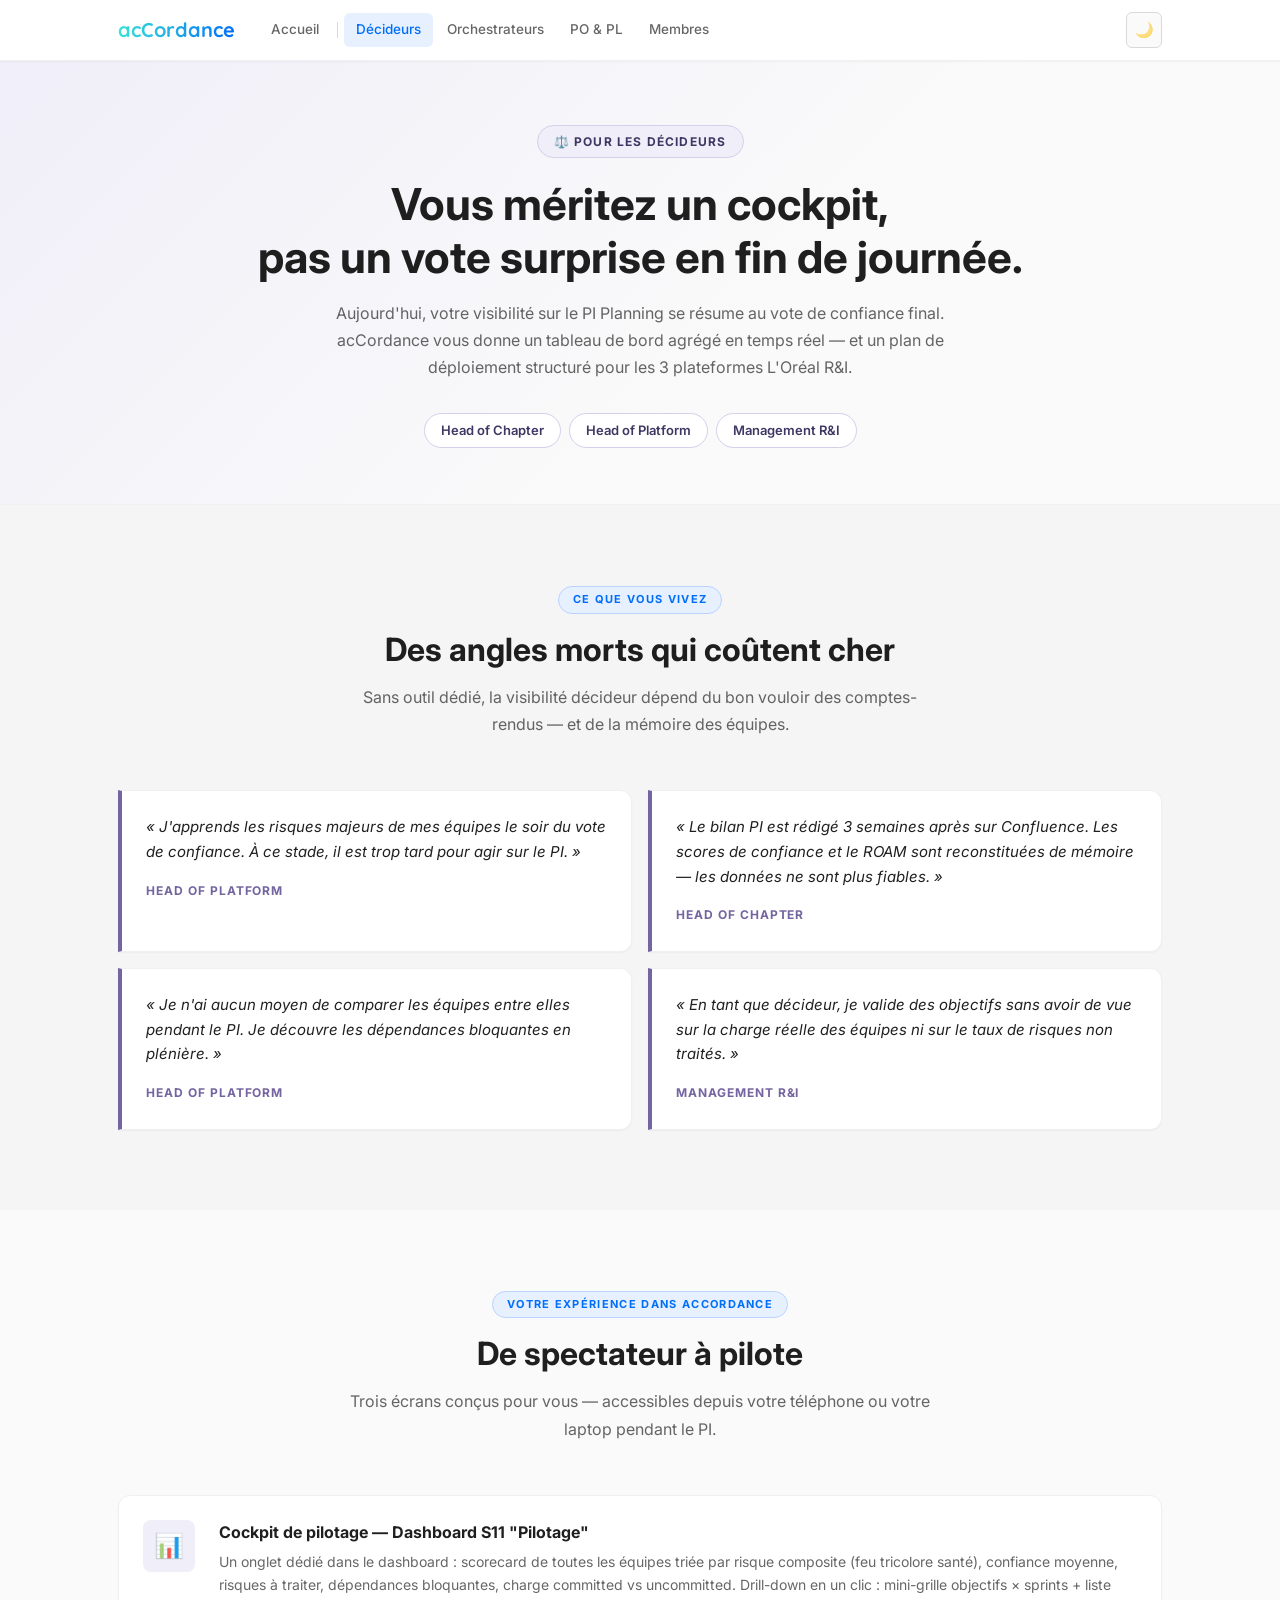
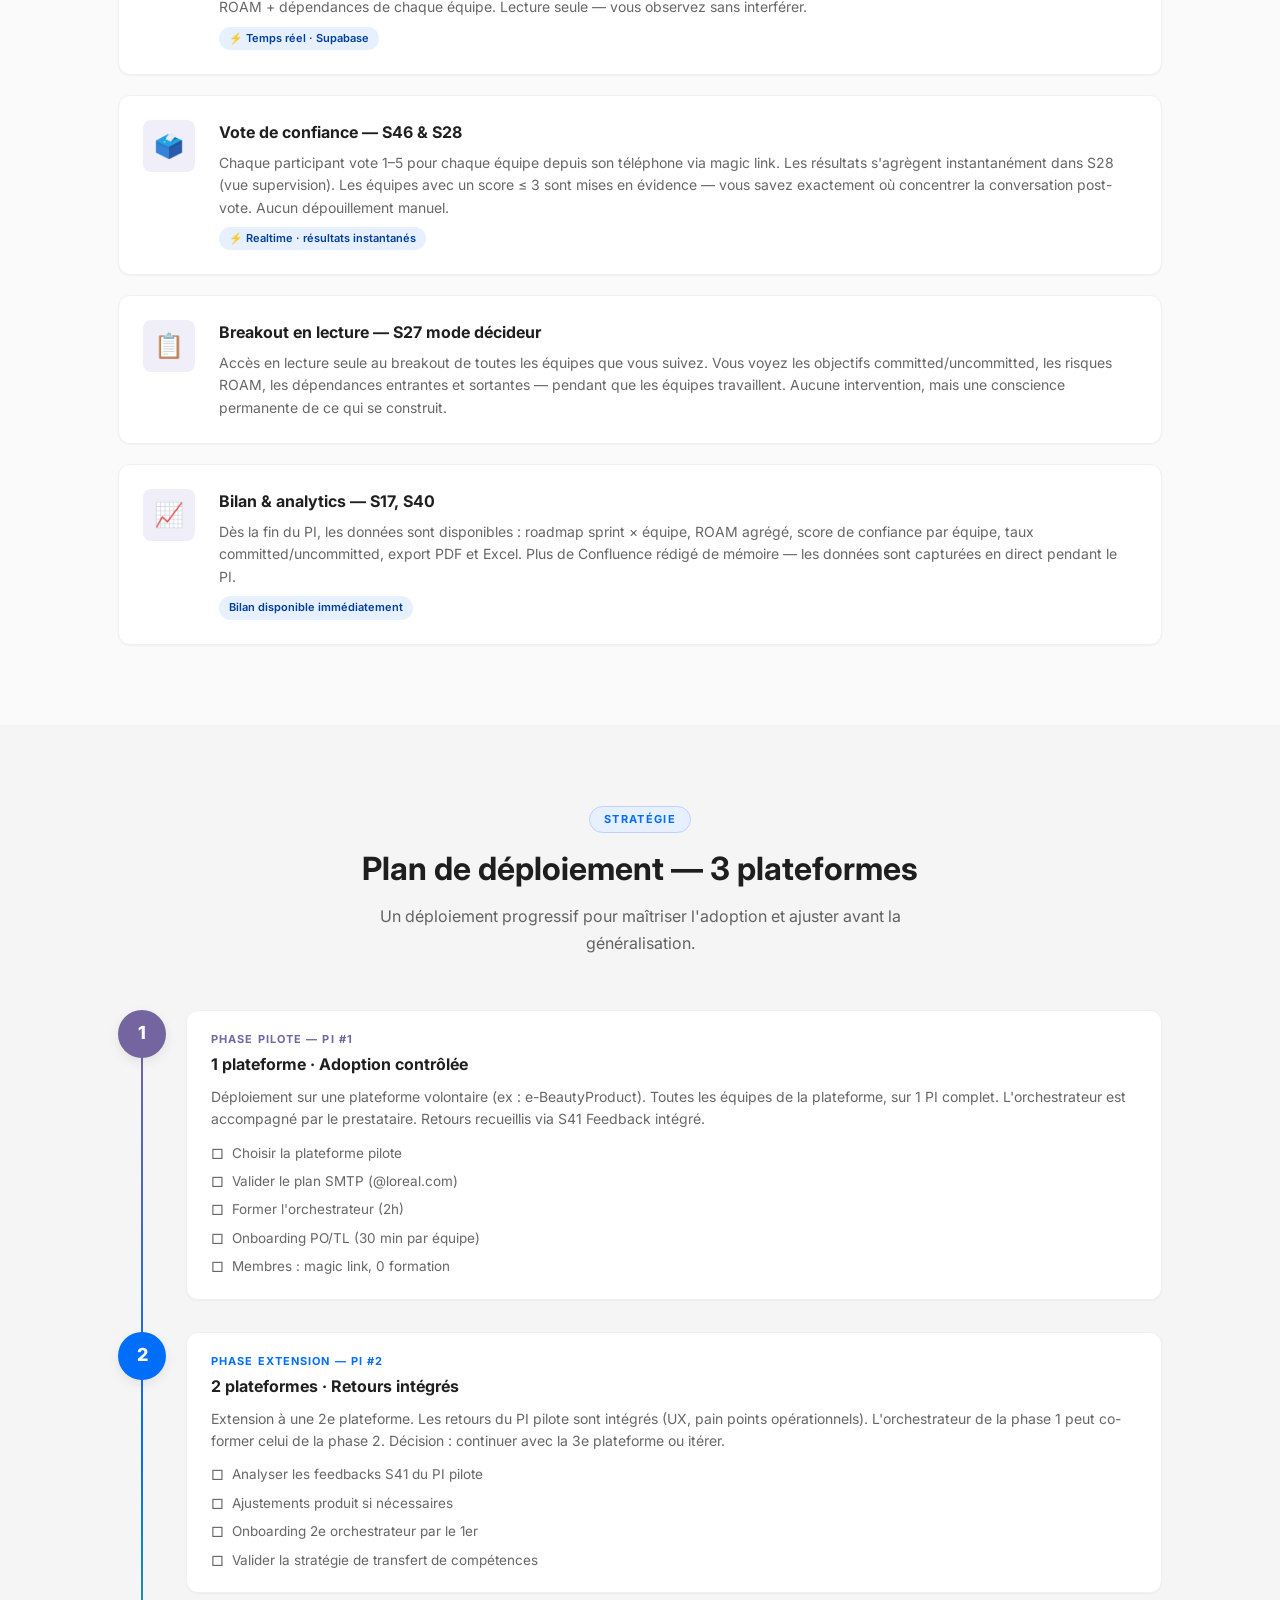
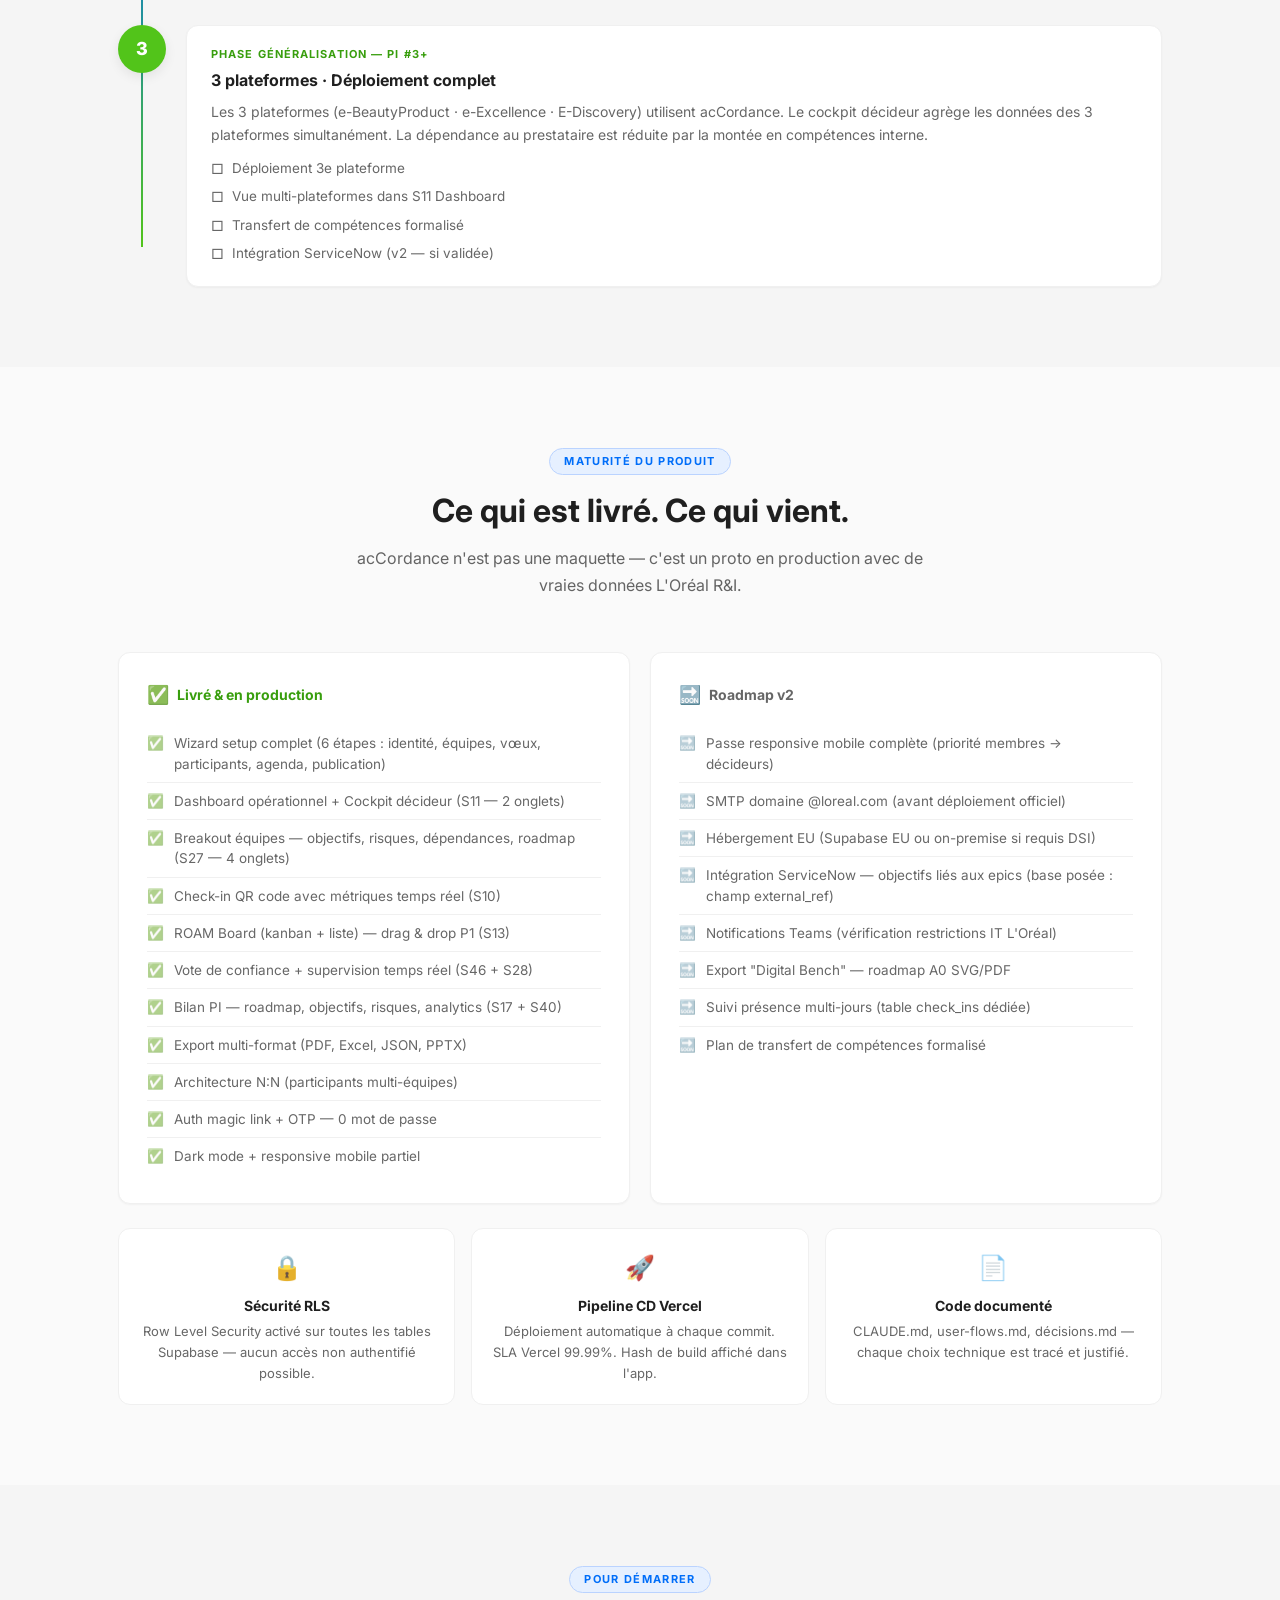
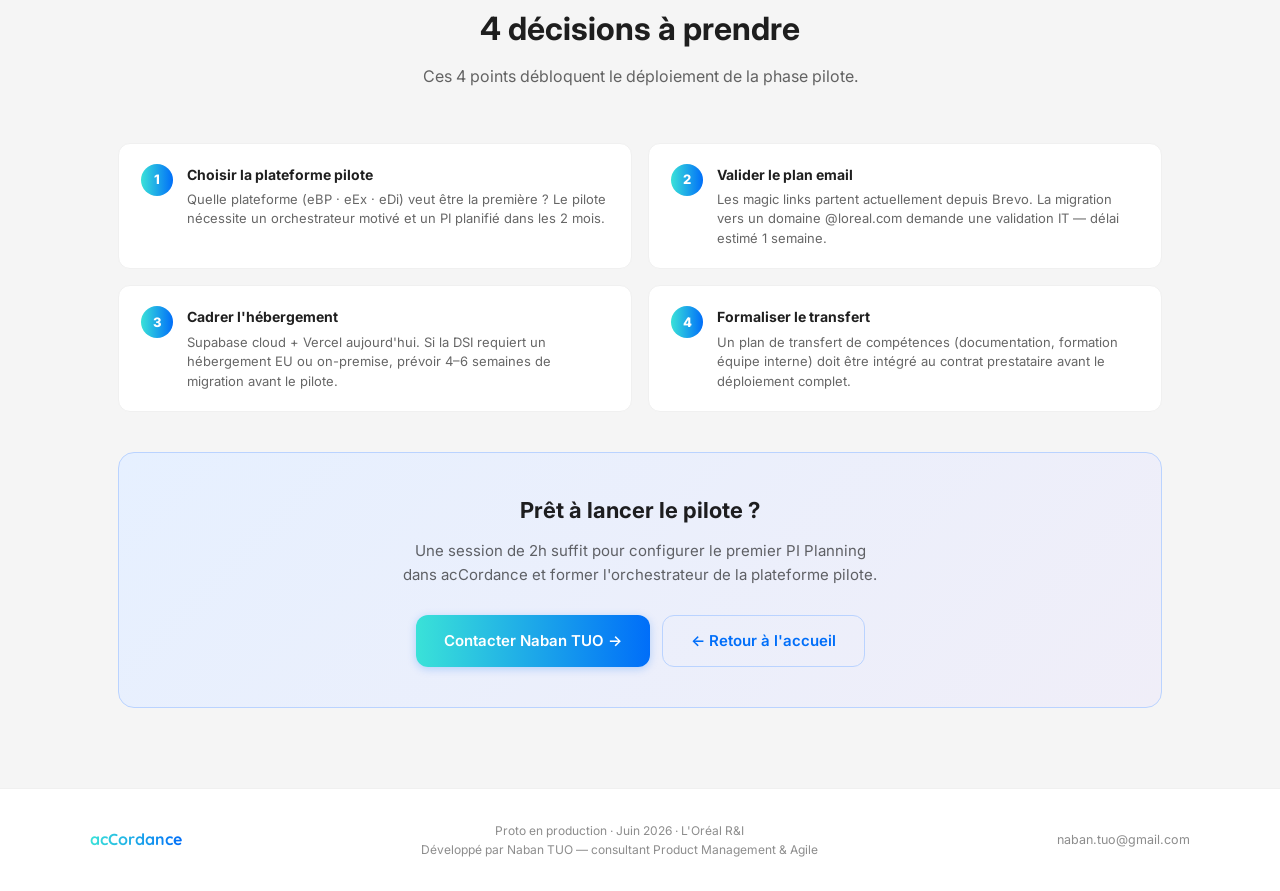
==== commit b5952d5b: "fix(pitch) — Tech Lead → Product Tech Lead / PL Nav, boutons et persona card mis à jour avec la term" ====
--- a/decideurs.html
+++ b/decideurs.html
@@ -354,7 +354,7 @@
       <div class="nav-divider"></div>
       <a href="decideurs.html" class="active">Décideurs</a>
       <a href="orchestrateur.html">Orchestrateurs</a>
-      <a href="po-tech-lead.html">PO &amp; Tech Lead</a>
+      <a href="po-pl.html">PO &amp; PL</a>
       <a href="membre.html">Membres</a>
     </div>
     <div class="nav-actions">
